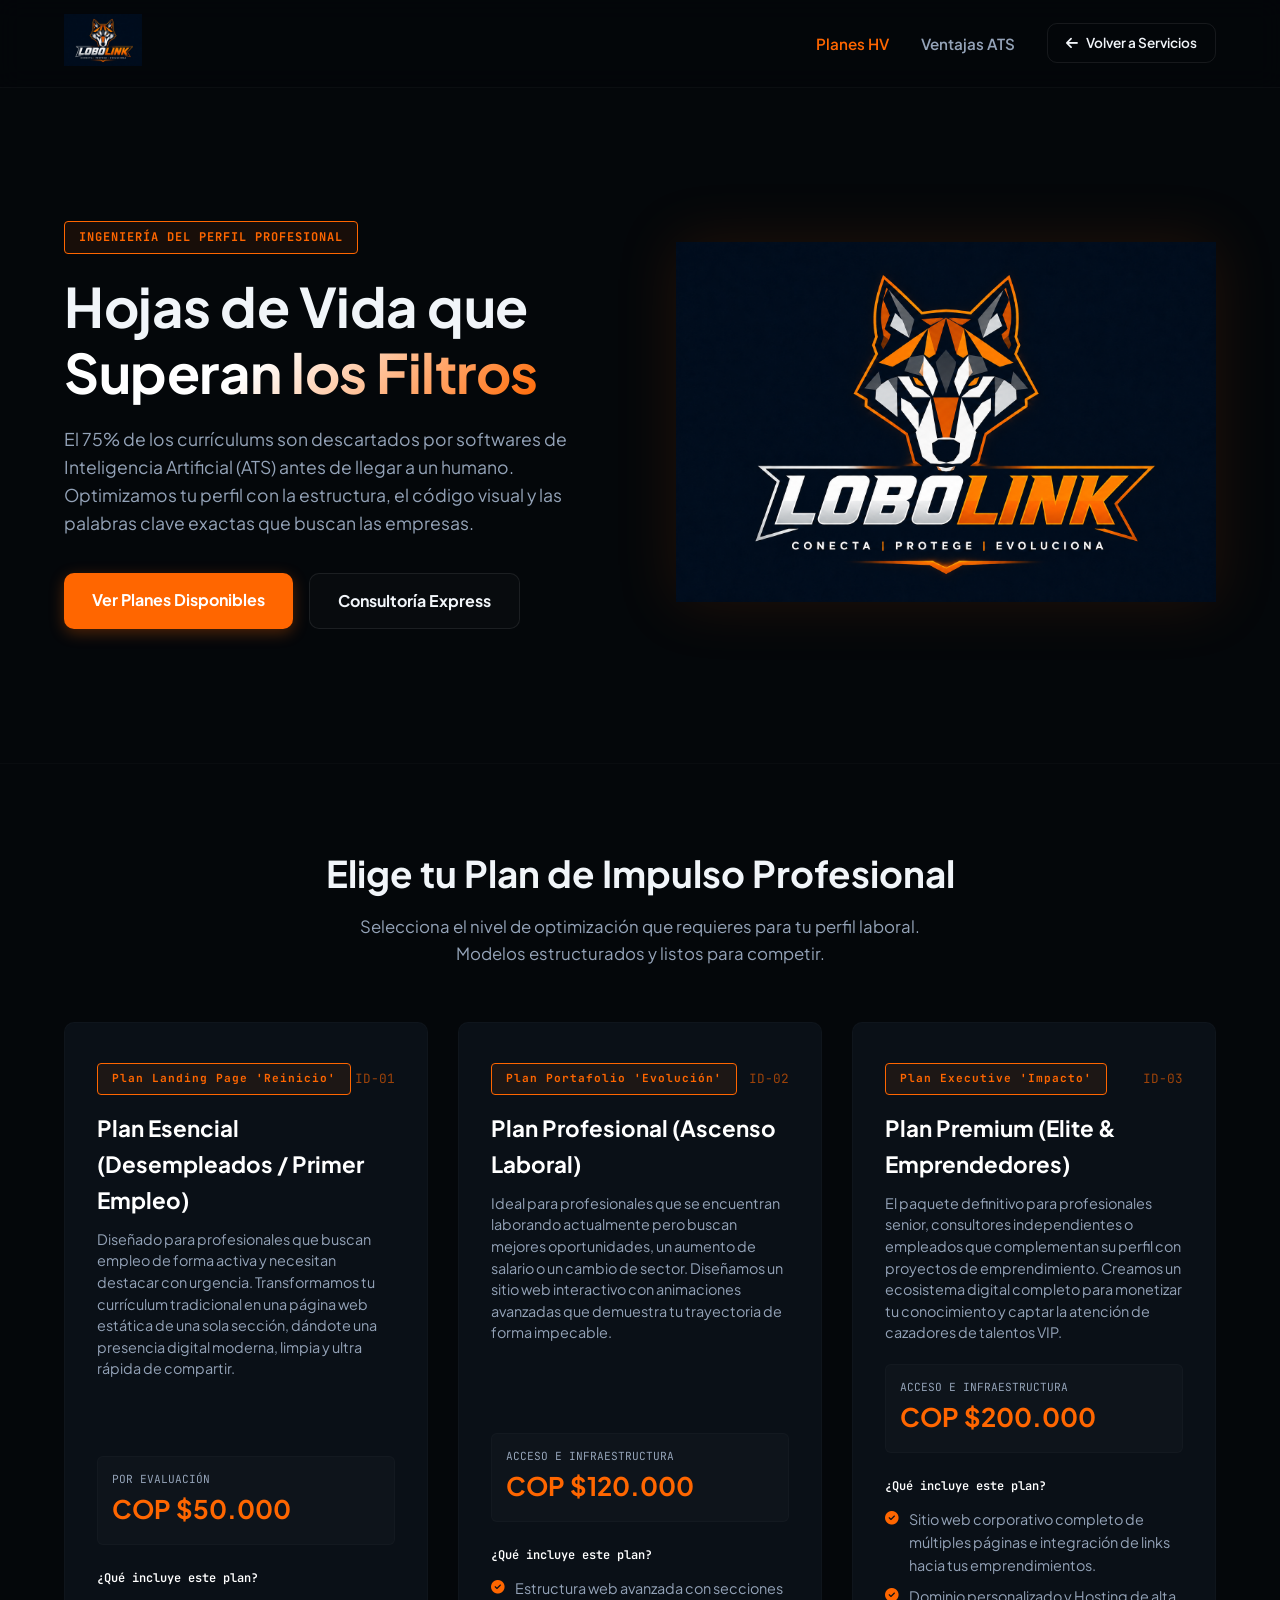
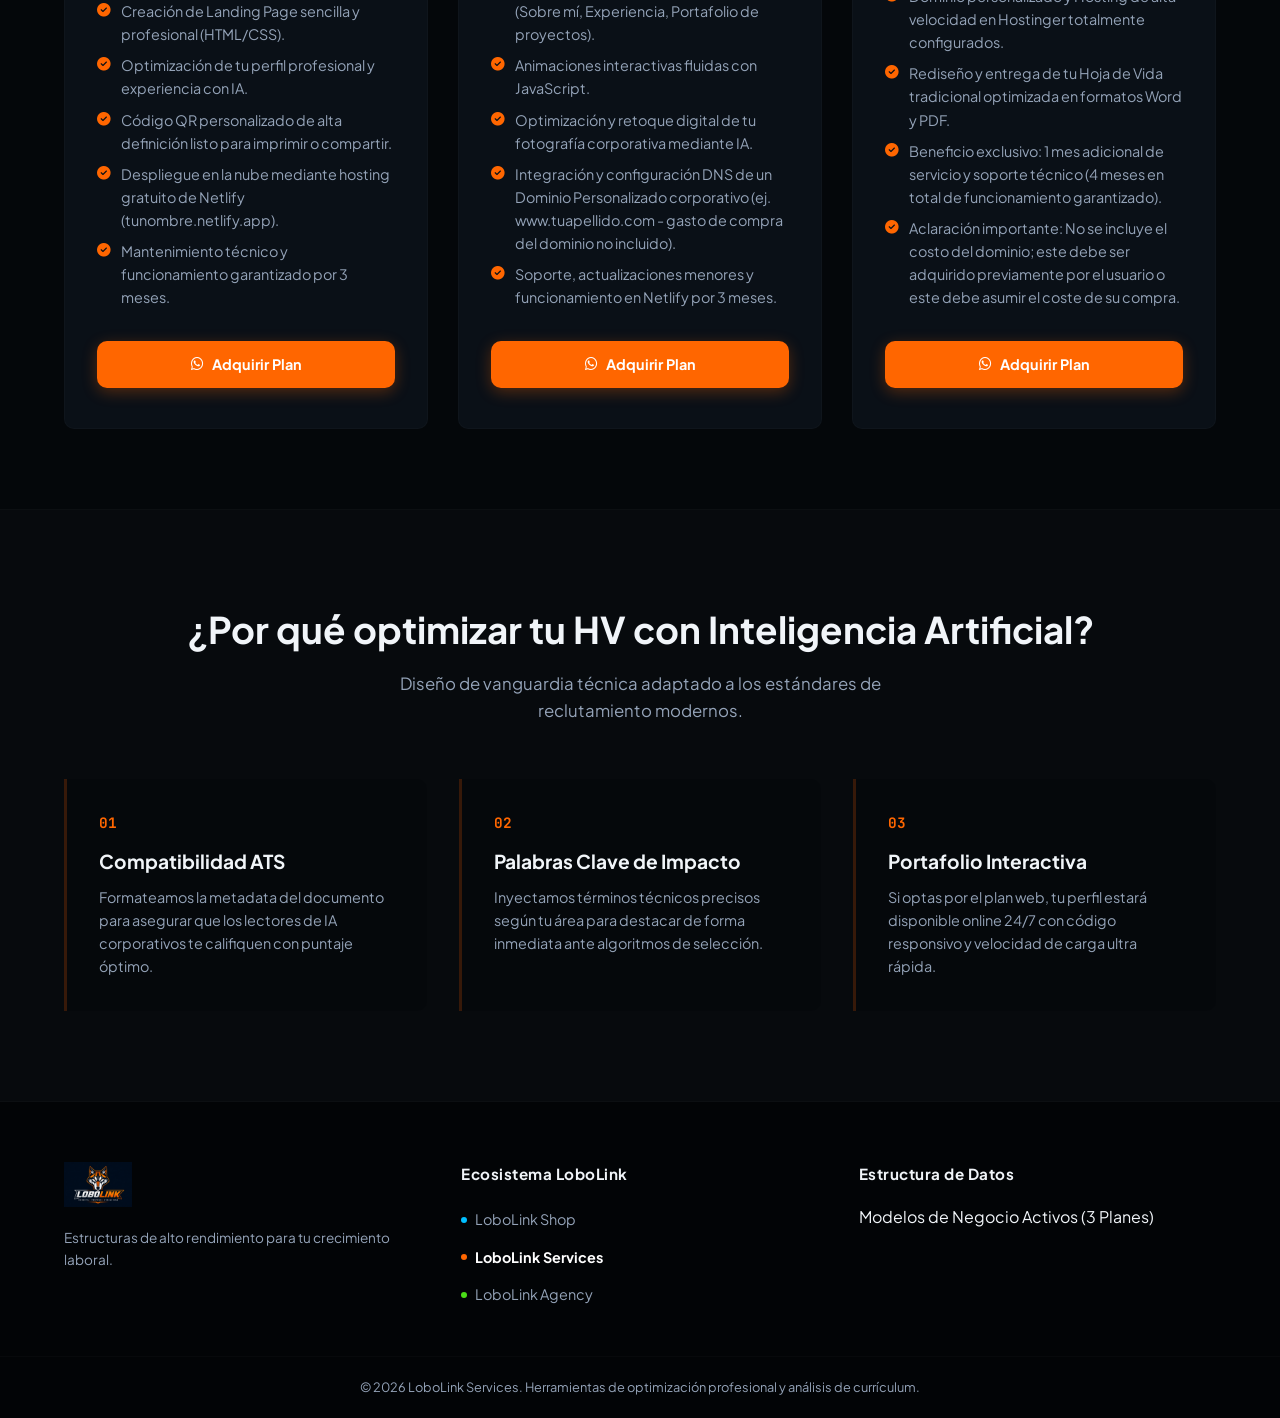
==== curriculum.html @ a3c955fa "se agrega la pagina para los servicios de HV" ====
<!DOCTYPE html>
<html lang="es">
<head>
    <meta charset="UTF-8">
    <meta name="viewport" content="width=device-width, initial-scale=1.0">
    <title>Planes de Hojas de Vida Premium | LoboLink Services</title>
    <link rel="preconnect" href="https://fonts.googleapis.com">
    <link rel="preconnect" href="https://fonts.gstatic.com" crossorigin>
    <link href="https://fonts.googleapis.com/css2?family=Plus+Jakarta+Sans:wght@400;600;700&family=JetBrains+Mono:wght@400;700&display=swap" rel="stylesheet">
    <link rel="stylesheet" href="https://cdnjs.cloudflare.com/ajax/libs/font-awesome/6.4.0/css/all.min.css">
    <link rel="stylesheet" href="css/services_styles.css">
    <link rel="icon" type="image/png" href="/images/logo_services.png">
</head>
<body>

    <header class="services-header">
        <div class="container header-flex">
            <a href="services.html" class="logo-brand">
                <img src="/images/logo_services.png" alt="LoboLink Services Logo" class="services-logo">
            </a>
            <nav class="services-nav">
                <ul>
                    <li><a href="#planes" class="nav-link active">Planes HV</a></li>
                    <li><a href="#ventajas" class="nav-link">Ventajas ATS</a></li>
                    <li><a href="services.html" class="btn-back-ecosystem"><i class="fa-solid fa-arrow-left"></i> Volver a Servicios</a></li>
                </ul>
            </nav>
        </div>
    </header>

    <section class="services-hero">
        <div class="container hero-grid">
            <div class="hero-content">
                <span class="services-badge">INGENIERÍA DEL PERFIL PROFESIONAL</span>
                <h1>Hojas de Vida que <span class="text-gradient-orange">Superan los Filtros</span></h1>
                <p>El 75% de los currículums son descartados por softwares de Inteligencia Artificial (ATS) antes de llegar a un humano. Optimizamos tu perfil con la estructura, el código visual y las palabras clave exactas que buscan las empresas.</p>
                <div class="hero-cta">
                    <a href="#planes" class="btn-services-primary">Ver Planes Disponibles</a>
                    <a href="services.html#soporte" class="btn-services-secondary">Consultoría Express</a>
                </div>
            </div>
            <div class="hero-image-wrapper">
                <img src="/images/logo_services.png" alt="LoboLink Empleabilidad" class="services-floating-logo">
            </div>
        </div>
    </section>

    <section id="planes" class="solutions-section">
        <div class="container">
            <div class="section-title-wrapper">
                <h2 class="section-title">Elige tu Plan de Impulso Profesional</h2>
                <p class="section-subtitle">Selecciona el nivel de optimización que requieres para tu perfil laboral. Modelos estructurados y listos para competir.</p>
            </div>
            
            <div id="cv-planes-container" class="services-grid-layout">
                <div class="services-loading">
                    <i class="fa-solid fa-file-invoice fa-spin"></i>
                    <p>Cargando configuraciones de planes desde curriculum_base.json...</p>
                </div>
            </div>
        </div>
    </section>

    <section id="ventajas" class="process-section">
        <div class="container">
            <div class="section-title-wrapper">
                <h2 class="section-title">¿Por qué optimizar tu HV con Inteligencia Artificial?</h2>
                <p class="section-subtitle">Diseño de vanguardia técnica adaptado a los estándares de reclutamiento modernos.</p>
            </div>
            <div class="process-steps-grid">
                <div class="step-card">
                    <div class="step-number">01</div>
                    <h3>Compatibilidad ATS</h3>
                    <p>Formateamos la metadata del documento para asegurar que los lectores de IA corporativos te califiquen con puntaje óptimo.</p>
                </div>
                <div class="step-card">
                    <div class="step-number">02</div>
                    <h3>Palabras Clave de Impacto</h3>
                    <p>Inyectamos términos técnicos precisos según tu área para destacar de forma inmediata ante algoritmos de selección.</p>
                </div>
                <div class="step-card">
                    <div class="step-number">03</div>
                    <h3>Portafolio Interactiva</h3>
                    <p>Si optas por el plan web, tu perfil estará disponible online 24/7 con código responsivo y velocidad de carga ultra rápida.</p>
                </div>
            </div>
        </div>
    </section>

    <footer class="services-footer">
        <div class="container footer-grid">
            <div class="footer-brand">
                <img src="/images/logo_services.png" alt="LoboLink Services" class="footer-logo">
                <p>Estructuras de alto rendimiento para tu crecimiento laboral.</p>
            </div>
            <div class="footer-links">
                <h4>Ecosistema LoboLink</h4>
                <ul>
                    <li><a href="shop.html"><span class="dot cyan"></span> LoboLink Shop</a></li>
                    <li><a href="services.html" class="active-services"><span class="dot orange"></span> LoboLink Services</a></li>
                    <li><a href="index.html"><span class="dot green"></span> LoboLink Agency</a></li>
                </ul>
            </div>
            <div class="footer-status">
                <h4>Estructura de Datos</h4>
                <p id="cv-api-status"><span class="status-icon-orange pulse-orange"></span> Esperando origen: curriculum_base.json</p>
            </div>
        </div>
        <div class="footer-bottom">
            <p>&copy; 2026 LoboLink Services. Herramientas de optimización profesional y análisis de currículum.</p>
        </div>
    </footer>

    <script src="js/cv.js"></script>
</body>
</html>
---- css/services_styles.css ----
/* ==========================================================================
   1. VARIABLES Y CONFIGURACIÓN GLOBAL (LoboLink Services)
   ========================================================================== */
:root {
    /* Paleta de colores LoboLink Services */
    --bg-dark-it: #04070a;         /* Fondo ultra oscuro especializado */
    --bg-surface-it: #0a1017;      /* Superficie de tarjetas e infraestructura */
    --bg-surface-hover: #111a26;   /* Hover de las tarjetas */
    --accent-orange: #ff6600;      /* Naranja brillante LoboLink Services */
    --accent-orange-glow: rgba(255, 102, 0, 0.2);
    
    /* Colores complementarios del ecosistema */
    --cyan-shop: #00bfff;
    --green-agency: #4ade17;
    
    /* Tipografías y legibilidad */
    --text-primary: #f1f5f9;       /* Slate 100 para textos principales */
    --text-secondary: #94a3b8;     /* Slate 400 para descripciones técnicas */
    --font-sans: 'Plus Jakarta Sans', sans-serif;
    --font-mono: 'JetBrains Mono', monospace; /* Para detalles de sistemas y datos */
    
    /* Ajustes estructurales */
    --radius-it: 10px;
    --transition-smooth: all 0.3s cubic-bezier(0.25, 0.8, 0.25, 1);
}

* {
    margin: 0;
    padding: 0;
    box-sizing: border-box;
}

html {
    scroll-behavior: smooth;
}

body {
    background-color: var(--bg-dark-it);
    color: var(--text-primary);
    font-family: var(--font-sans);
    line-height: 1.6;
    overflow-x: hidden;
}

.container {
    width: 100%;
    max-width: 1200px;
    margin: 0 auto;
    padding: 0 24px;
}

/* utilidades */
.text-gradient-orange {
    background: linear-gradient(135deg, #ffffff 40%, var(--accent-orange) 100%);
    -webkit-background-clip: text;
    -webkit-text-fill-color: transparent;
}

.services-badge {
    display: inline-block;
    background-color: rgba(255, 102, 0, 0.08);
    border: 1px solid var(--accent-orange);
    color: var(--accent-orange);
    font-family: var(--font-mono);
    font-size: 0.75rem;
    font-weight: 700;
    padding: 6px 14px;
    border-radius: 4px;
    letter-spacing: 1px;
    margin-bottom: 20px;
}

/* ==========================================================================
   2. HEADER & NAVEGACIÓN
   ========================================================================== */
.services-header {
    background-color: rgba(4, 7, 10, 0.85);
    backdrop-filter: blur(12px);
    -webkit-backdrop-filter: blur(12px);
    border-bottom: 1px solid rgba(255, 255, 255, 0.03);
    position: sticky;
    top: 0;
    z-index: 1000;
    padding: 14px 0;
}

.header-flex {
    display: flex;
    justify-content: space-between;
    align-items: center;
}

.services-logo {
    height: 52px;
    object-fit: contain;
    transition: var(--transition-smooth);
}

.services-logo:hover {
    filter: drop-shadow(0 0 12px var(--accent-orange));
}

.services-nav ul {
    display: flex;
    list-style: none;
    align-items: center;
    gap: 32px;
}

.nav-link {
    color: var(--text-secondary);
    text-decoration: none;
    font-size: 0.95rem;
    font-weight: 600;
    transition: var(--transition-smooth);
}

.nav-link:hover, .nav-link.active {
    color: var(--accent-orange);
}

.btn-back-ecosystem {
    background-color: transparent;
    color: var(--text-primary);
    border: 1px solid rgba(255, 255, 255, 0.08);
    text-decoration: none;
    padding: 8px 18px;
    border-radius: var(--radius-it);
    font-weight: 600;
    font-size: 0.85rem;
    display: inline-flex;
    align-items: center;
    gap: 8px;
    transition: var(--transition-smooth);
}

.btn-back-ecosystem:hover {
    border-color: var(--accent-orange);
    color: var(--accent-orange);
    background-color: rgba(255, 102, 0, 0.02);
    box-shadow: 0 0 10px rgba(255, 102, 0, 0.1);
}

/* ==========================================================================
   3. HERO DE SERVICIOS
   ========================================================================== */
.services-hero {
    padding: 100px 0;
    min-height: 75vh;
    display: flex;
    align-items: center;
}

.hero-grid {
    display: grid;
    grid-template-columns: 1.15fr 0.85fr;
    gap: 48px;
    align-items: center;
}

.hero-content h1 {
    font-size: 3.4rem;
    line-height: 1.2;
    font-weight: 700;
    margin-bottom: 20px;
    letter-spacing: -0.5px;
}

.hero-content p {
    color: var(--text-secondary);
    font-size: 1.1rem;
    margin-bottom: 36px;
    max-width: 560px;
}

.hero-cta {
    display: flex;
    gap: 16px;
}

.btn-services-primary, .btn-services-secondary {
    display: inline-block;
    padding: 14px 28px;
    border-radius: var(--radius-it);
    text-decoration: none;
    font-weight: 700;
    transition: var(--transition-smooth);
}

.btn-services-primary {
    background-color: var(--accent-orange);
    color: #ffffff;
    box-shadow: 0 4px 15px rgba(255, 102, 0, 0.3);
}

.btn-services-primary:hover {
    transform: translateY(-2px);
    box-shadow: 0 6px 22px rgba(255, 102, 0, 0.45);
}

.btn-services-secondary {
    background-color: rgba(255, 255, 255, 0.02);
    color: var(--text-primary);
    border: 1px solid rgba(255, 255, 255, 0.08);
}

.btn-services-secondary:hover {
    background-color: rgba(255, 255, 255, 0.06);
    border-color: var(--text-secondary);
    transform: translateY(-2px);
}

.services-floating-logo {
    max-height: 360px;
    margin: 0 auto;
    filter: drop-shadow(0 0 30px rgba(255, 102, 0, 0.12));
    animation: techFloat 6s ease-in-out infinite;
}

@keyframes techFloat {
    0%, 100% { transform: translateY(0); }
    50% { transform: translateY(-10px); }
}

/* ==========================================================================
   4. ESTRUCTURA DE CATÁLOGO DINÁMICO (Solutions)
   ========================================================================== */
.solutions-section {
    padding: 80px 0;
    border-top: 1px solid rgba(255, 255, 255, 0.02);
}

.section-title-wrapper {
    text-align: center;
    margin-bottom: 54px;
}

.section-title {
    font-size: 2.3rem;
    font-weight: 700;
    margin-bottom: 12px;
}

.section-subtitle {
    color: var(--text-secondary);
    font-size: 1.05rem;
    max-width: 580px;
    margin: 0 auto;
}

.services-grid-layout {
    display: grid;
    grid-template-columns: repeat(auto-fit, minmax(340px, 1fr));
    gap: 30px;
}

.services-loading {
    grid-column: 1 / -1;
    text-align: center;
    padding: 50px 0;
    color: var(--text-secondary);
    font-family: var(--font-mono);
}

.services-loading i {
    font-size: 2.2rem;
    color: var(--accent-orange);
    margin-bottom: 16px;
}

/* Tarjetas técnicas de soluciones (Inyectadas por JS) */
.solution-it-card {
    background-color: var(--bg-surface-it);
    border: 1px solid rgba(255, 255, 255, 0.02);
    padding: 40px 32px;
    border-radius: var(--radius-it);
    display: flex;
    flex-direction: column;
    transition: var(--transition-smooth);
}

.solution-it-card:hover {
    transform: translateY(-4px);
    background-color: var(--bg-surface-hover);
    border-color: rgba(255, 102, 0, 0.25);
    box-shadow: 0 10px 25px rgba(0, 0, 0, 0.4), inset 0 0 10px var(--accent-orange-glow);
}

.solution-it-icon-wrapper {
    width: 56px;
    height: 56px;
    background-color: rgba(255, 102, 0, 0.05);
    border: 1px solid rgba(255, 102, 0, 0.15);
    border-radius: 8px;
    display: flex;
    align-items: center;
    justify-content: center;
    font-size: 1.6rem;
    color: var(--accent-orange);
    margin-bottom: 24px;
    transition: var(--transition-smooth);
}

.solution-it-card:hover .solution-it-icon-wrapper {
    background-color: var(--accent-orange);
    color: #ffffff;
    box-shadow: 0 0 14px var(--accent-orange);
}

.solution-it-card h3 {
    font-size: 1.35rem;
    font-weight: 700;
    margin-bottom: 12px;
}

.solution-it-card p {
    color: var(--text-secondary);
    font-size: 0.95rem;
    line-height: 1.6;
    flex-grow: 1;
    margin-bottom: 24px;
}

.solution-tag-tech {
    font-family: var(--font-mono);
    font-size: 0.75rem;
    color: var(--text-secondary);
    background-color: rgba(255, 255, 255, 0.03);
    padding: 4px 10px;
    border-radius: 4px;
    display: inline-block;
    align-self: flex-start;
}

/* ==========================================================================
   5. SECCIÓN METODOLOGÍA (Process)
   ========================================================================== */
.process-section {
    padding: 90px 0;
    background-color: rgba(255, 255, 255, 0.01);
    border-top: 1px solid rgba(255, 255, 255, 0.02);
    border-bottom: 1px solid rgba(255, 255, 255, 0.02);
}

.process-steps-grid {
    display: grid;
    grid-template-columns: repeat(auto-fit, minmax(280px, 1fr));
    gap: 32px;
}

.step-card {
    background-color: rgba(4, 7, 10, 0.5);
    border-left: 3px solid rgba(255, 102, 0, 0.2);
    padding: 32px;
    border-radius: 0 var(--radius-it) var(--radius-it) 0;
    transition: var(--transition-smooth);
}

.step-card:hover {
    border-left-color: var(--accent-orange);
    background-color: var(--bg-surface-it);
}

.step-number {
    font-family: var(--font-mono);
    font-size: 0.9rem;
    font-weight: 700;
    color: var(--accent-orange);
    margin-bottom: 12px;
}

.step-card h3 {
    font-size: 1.2rem;
    margin-bottom: 10px;
}

.step-card p {
    color: var(--text-secondary);
    font-size: 0.9rem;
}

/* ==========================================================================
   6. FOOTER
   ========================================================================== */
.services-footer {
    background-color: #020406;
    padding: 60px 0 20px 0;
}

.footer-grid {
    display: grid;
    grid-template-columns: 1fr 1fr 1fr;
    gap: 40px;
    margin-bottom: 40px;
}

.footer-logo {
    height: 45px;
    margin-bottom: 14px;
}

.footer-brand p {
    color: var(--text-secondary);
    font-size: 0.85rem;
}

.footer-links h4, .footer-status h4 {
    font-size: 0.95rem;
    font-weight: 700;
    margin-bottom: 18px;
    letter-spacing: 0.5px;
}

.footer-links ul {
    list-style: none;
}

.footer-links li {
    margin-bottom: 10px;
}

.footer-links a {
    text-decoration: none;
    color: var(--text-secondary);
    font-size: 0.9rem;
    display: inline-flex;
    align-items: center;
    gap: 8px;
    transition: var(--transition-smooth);
}

.dot {
    width: 6px;
    height: 6px;
    border-radius: 50%;
    display: inline-block;
}
.dot.cyan { background-color: var(--cyan-shop); }
.dot.orange { background-color: var(--accent-orange); }
.dot.green { background-color: var(--green-agency); }

.footer-links a.active-services {
    color: #ffffff;
    font-weight: 700;
}

#services-api-status {
    font-size: 0.85rem;
    color: var(--text-secondary);
    font-family: var(--font-mono);
    background-color: var(--bg-surface-it);
    padding: 10px 14px;
    border-radius: 6px;
    display: inline-flex;
    align-items: center;
    gap: 8px;
    border: 1px solid rgba(255, 255, 255, 0.02);
}

.status-icon-orange {
    width: 8px;
    height: 8px;
    border-radius: 50%;
    background-color: var(--accent-orange);
    box-shadow: 0 0 6px var(--accent-orange);
}

.pulse-orange {
    animation: statusPulseOrange 2s infinite;
}

@keyframes statusPulseOrange {
    0% { transform: scale(0.95); box-shadow: 0 0 0 0 rgba(255, 102, 0, 0.5); }
    70% { transform: scale(1); box-shadow: 0 0 0 6px rgba(255, 102, 0, 0); }
    100% { transform: scale(0.95); box-shadow: 0 0 0 0 rgba(255, 102, 0, 0); }
}

.footer-bottom {
    text-align: center;
    border-top: 1px solid rgba(255, 255, 255, 0.02);
    padding-top: 20px;
    font-size: 0.8rem;
    color: var(--text-secondary);
}

/* ==========================================================================
   7. RESPONSIVE DESIGN
   ========================================================================== */
@media (max-width: 968px) {
    .hero-grid {
        grid-template-columns: 1fr;
        text-align: center;
        gap: 32px;
    }
    .hero-content p {
        margin: 0 auto 30px auto;
    }
    .hero-cta {
        justify-content: center;
    }
    .services-floating-logo {
        max-height: 250px;
    }
    .footer-grid {
        grid-template-columns: 1fr;
        gap: 32px;
    }
}

@media (max-width: 640px) {
    .services-nav {
        display: none; /* Reservado para el menú móvil */
    }
    .hero-content h1 {
        font-size: 2.4rem;
    }
    .hero-cta {
        flex-direction: column;
    }
    .btn-services-primary, .btn-services-secondary {
        width: 100%;
        text-align: center;
    }
}
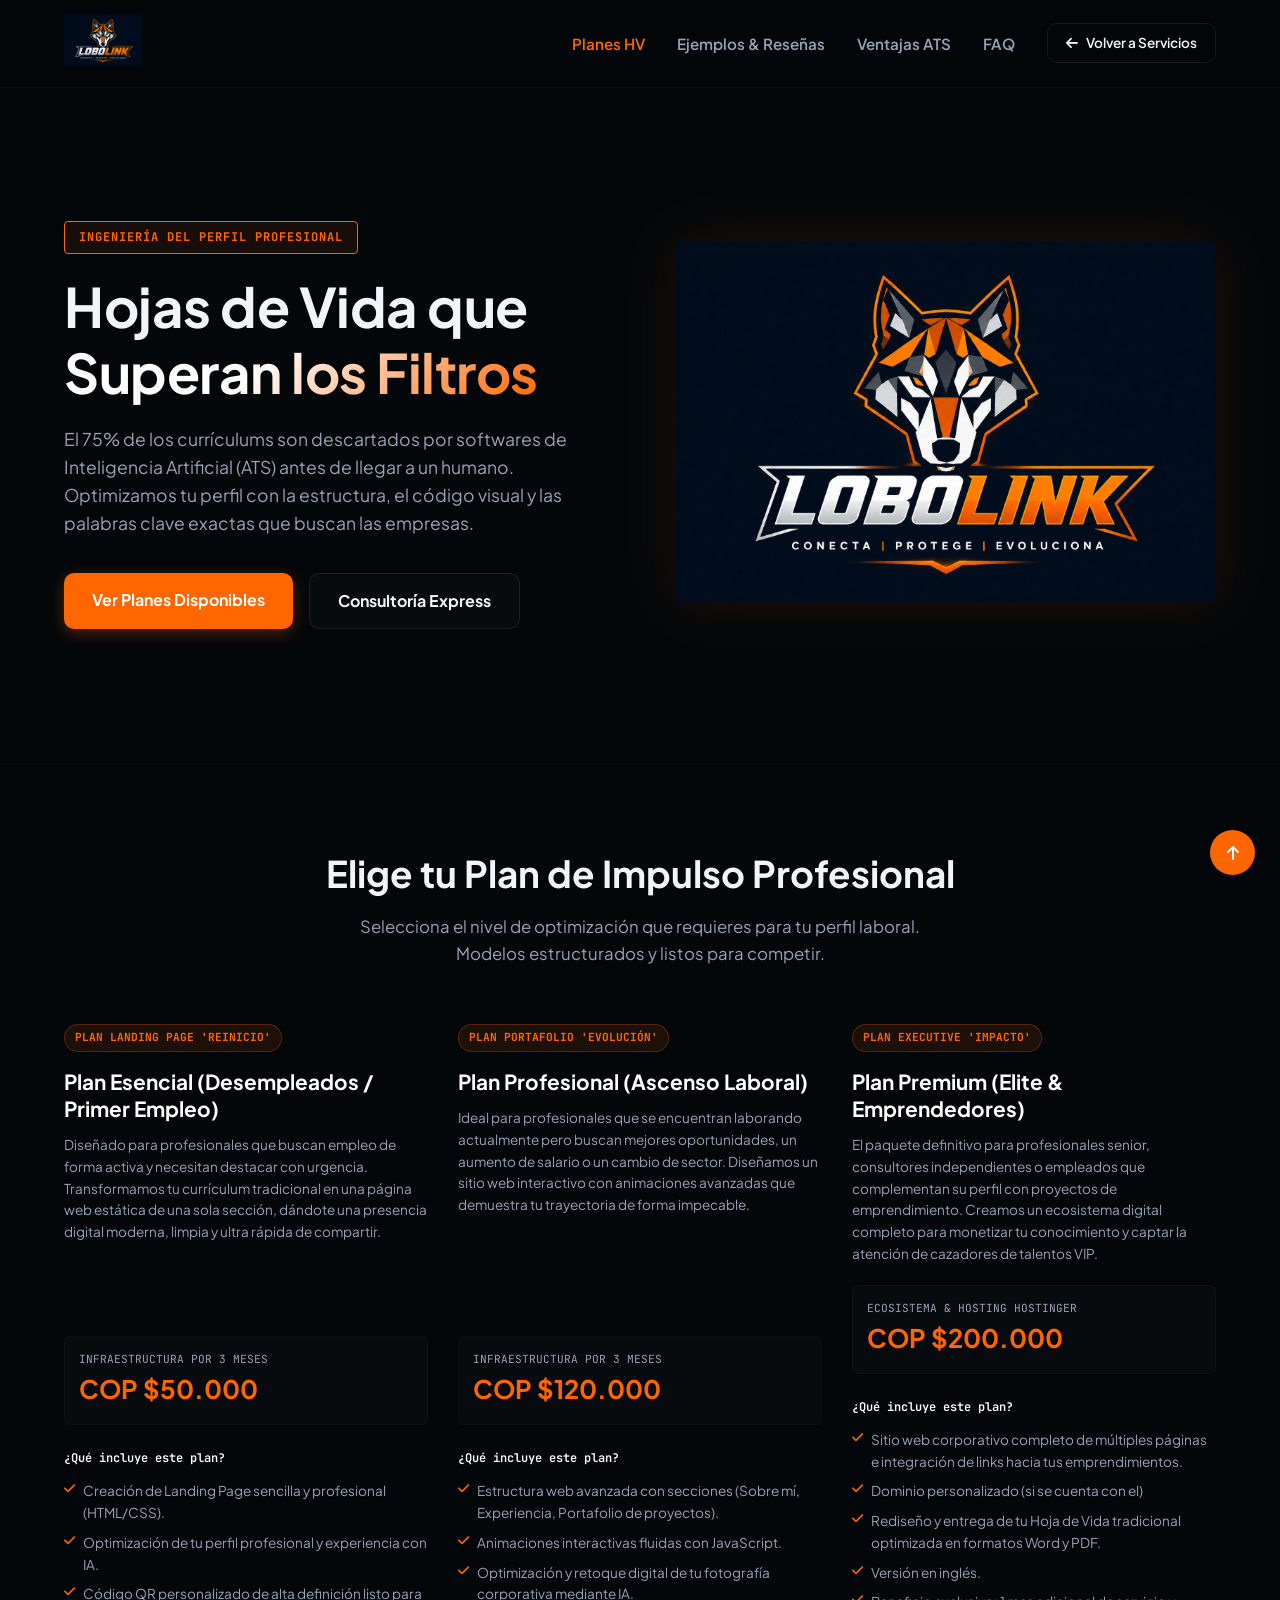
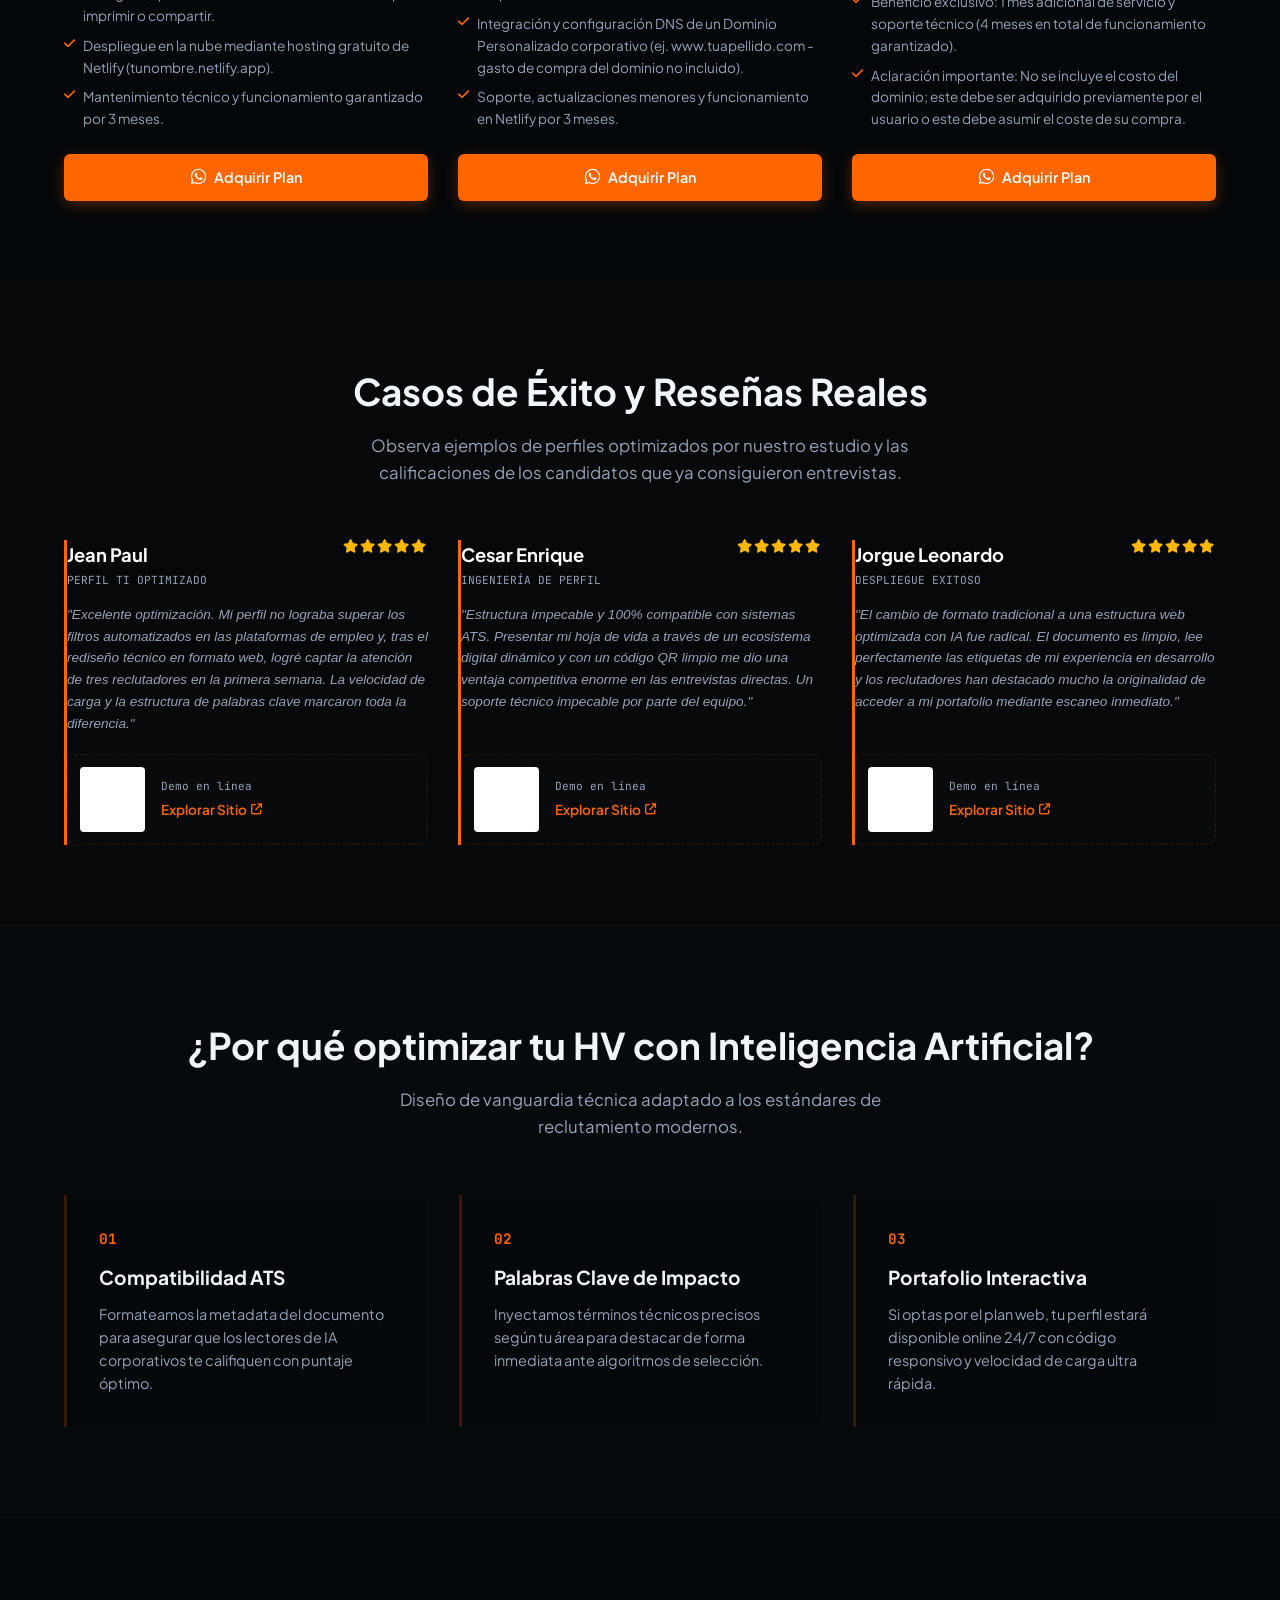
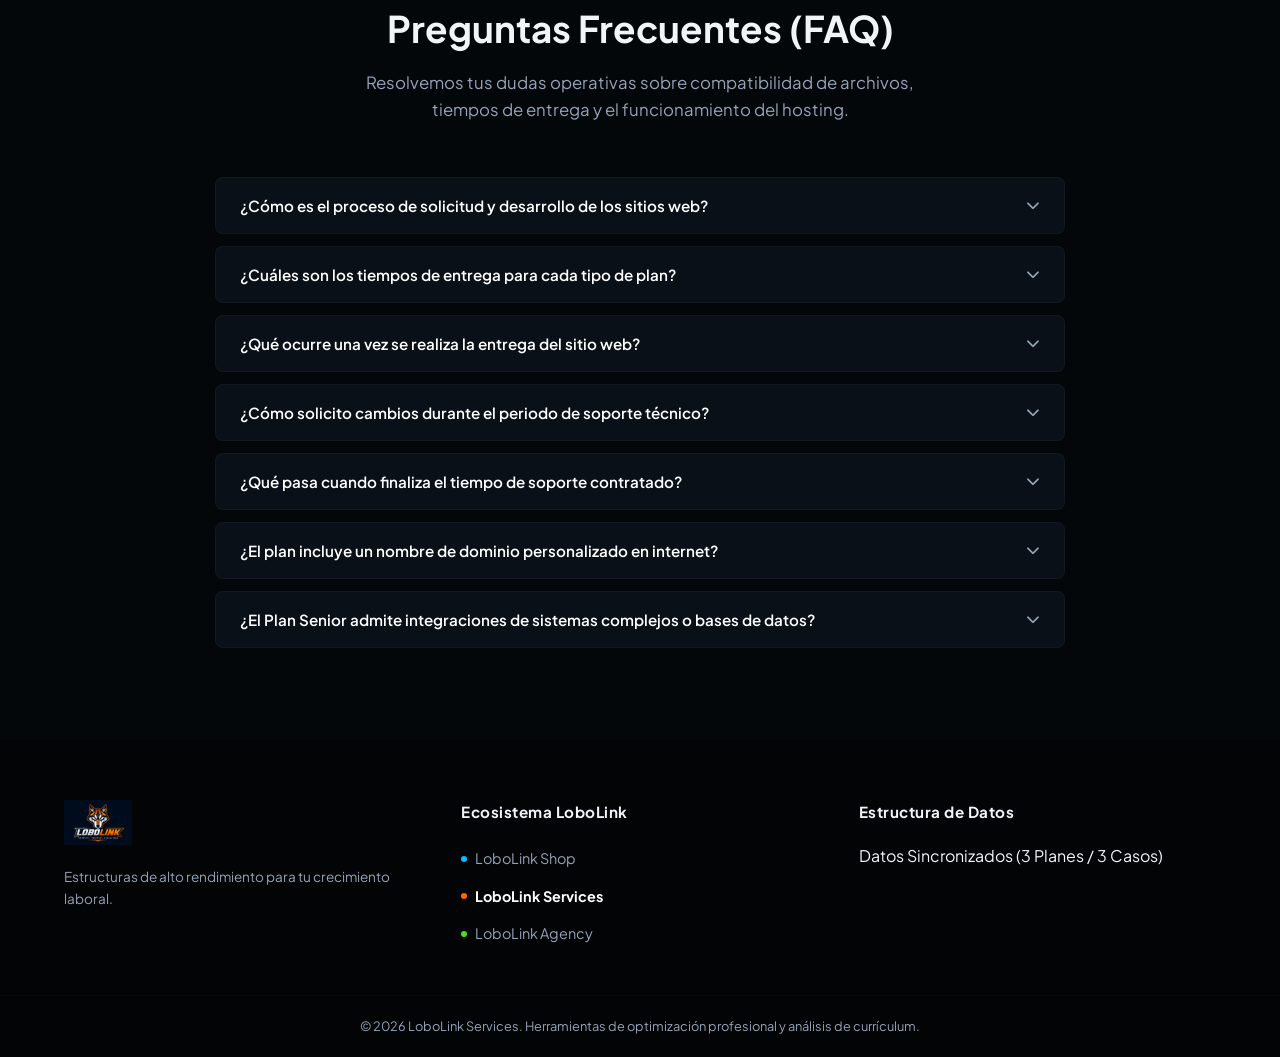
==== commit 0360c53d: "se realizan modificaciones a la pagina de curriculos de nuevo" ====
--- a/curriculum.html
+++ b/curriculum.html
@@ -13,6 +13,7 @@
 </head>
 <body>
 
+    <!-- HEADER & NAVEGACIÓN ACTUALIZADA -->
     <header class="services-header">
         <div class="container header-flex">
             <a href="services.html" class="logo-brand">
@@ -21,13 +22,16 @@
             <nav class="services-nav">
                 <ul>
                     <li><a href="#planes" class="nav-link active">Planes HV</a></li>
+                    <li><a href="#ejemplos" class="nav-link">Ejemplos & Reseñas</a></li>
                     <li><a href="#ventajas" class="nav-link">Ventajas ATS</a></li>
+                    <li><a href="#faq" class="nav-link">FAQ</a></li>
                     <li><a href="services.html" class="btn-back-ecosystem"><i class="fa-solid fa-arrow-left"></i> Volver a Servicios</a></li>
                 </ul>
             </nav>
         </div>
     </header>
 
+    <!-- HERO -->
     <section class="services-hero">
         <div class="container hero-grid">
             <div class="hero-content">
@@ -45,6 +49,7 @@
         </div>
     </section>
 
+    <!-- SECCIÓN 1: PLANES DISPONIBLES -->
     <section id="planes" class="solutions-section">
         <div class="container">
             <div class="section-title-wrapper">
@@ -61,6 +66,25 @@
         </div>
     </section>
 
+    <!-- SECCIÓN 2: NUEVA CAJA DE EJEMPLOS Y RESEÑAS (BAJO LOS PLANES) -->
+    <section id="ejemplos" class="solutions-section" style="border-top: 1px solid rgba(255, 255, 255, 0.02); background-color: rgba(255, 102, 0, 0.01);">
+        <div class="container">
+            <div class="section-title-wrapper">
+                <h2 class="section-title">Casos de Éxito y Reseñas Reales</h2>
+                <p class="section-subtitle">Observa ejemplos de perfiles optimizados por nuestro estudio y las calificaciones de los candidatos que ya consiguieron entrevistas.</p>
+            </div>
+            
+            <!-- Contenedor para inyectar los ejemplos y testimonios desde JSON -->
+            <div id="cv-reviews-container" class="services-grid-layout">
+                <div class="services-loading">
+                    <i class="fa-solid fa-comment-dots fa-bounce"></i>
+                    <p>Sincronizando ejemplos y bitácora de testimonios certificados...</p>
+                </div>
+            </div>
+        </div>
+    </section>
+
+    <!-- SECCIÓN 3: VENTAJAS ATS -->
     <section id="ventajas" class="process-section">
         <div class="container">
             <div class="section-title-wrapper">
@@ -87,6 +111,25 @@
         </div>
     </section>
 
+    <!-- SECCIÓN 4: NUEVA SECCIÓN DE PREGUNTAS FRECUENTES (FAQ) -->
+    <section id="faq" class="solutions-section" style="border-top: 1px solid rgba(255, 255, 255, 0.02);">
+        <div class="container">
+            <div class="section-title-wrapper">
+                <h2 class="section-title">Preguntas Frecuentes (FAQ)</h2>
+                <p class="section-subtitle">Resolvemos tus dudas operativas sobre compatibilidad de archivos, tiempos de entrega y el funcionamiento del hosting.</p>
+            </div>
+
+            <!-- Contenedor para inyectar las preguntas frecuentes desde JSON -->
+            <div id="cv-faq-container" style="max-width: 850px; margin: 0 auto;">
+                <div class="services-loading">
+                    <i class="fa-solid fa-brain fa-pulse"></i>
+                    <p>Consultando base de conocimientos de Empleabilidad TI...</p>
+                </div>
+            </div>
+        </div>
+    </section>
+
+    <!-- FOOTER -->
     <footer class="services-footer">
         <div class="container footer-grid">
             <div class="footer-brand">
@@ -111,6 +154,9 @@
         </div>
     </footer>
 
+    <!-- Botón de regreso rápido al menú de planes -->
+    <a href="#" style="position: fixed; bottom: 25px; right: 25px; background-color: var(--accent-orange); color: #fff; width: 45px; height: 45px; border-radius: 50%; display: flex; align-items: center; justify-content: center; text-decoration: none; box-shadow: 0 4px 10px rgba(0,0,0,0.4); z-index: 999; transition: var(--transition-smooth);"><i class="fa-solid fa-arrow-up"></i></a>
+
     <script src="js/cv.js"></script>
 </body>
 </html>
